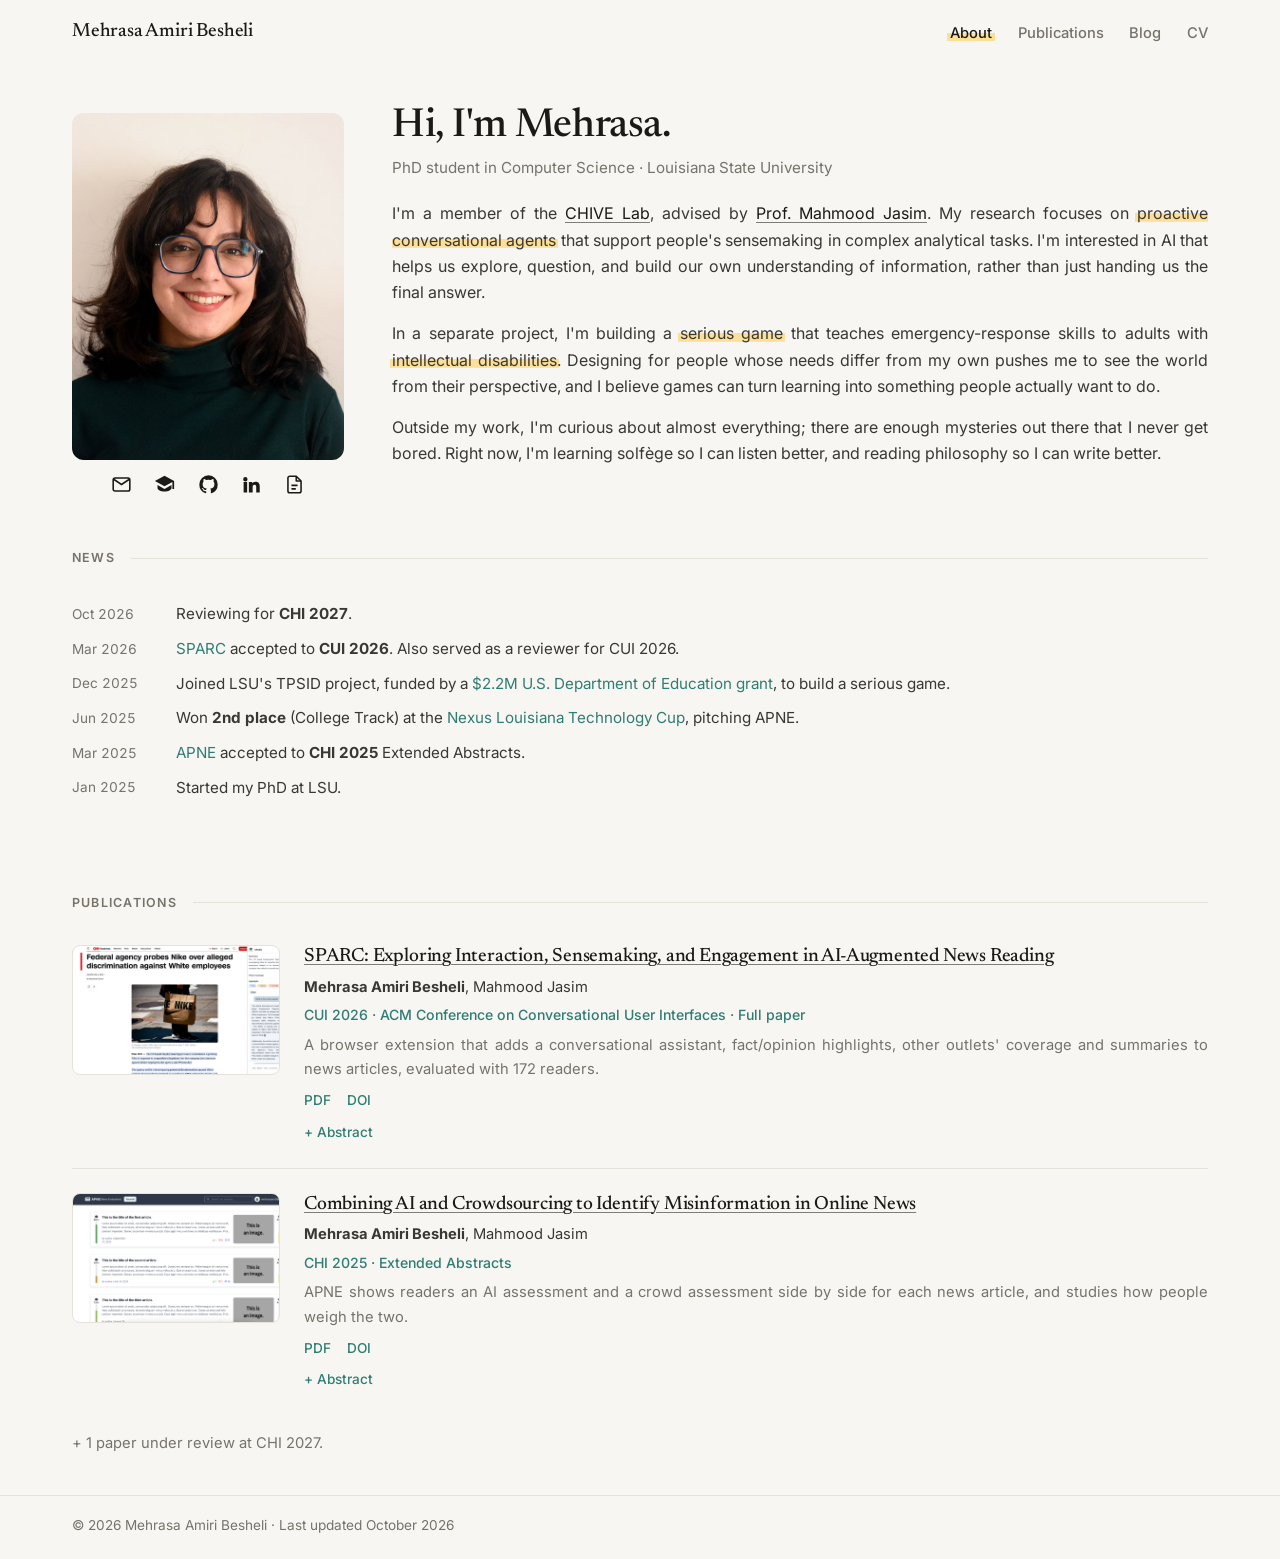
==== index.html @ 152a389c "First version of my website" ====
<!doctype html>
<html lang="en">
  <head>
    <meta charset="UTF-8" />
    <meta name="viewport" content="width=device-width, initial-scale=1.0" />

    <!-- Full publication name in the title so name searches from papers and Scholar find this page. -->
    <title>Mehrasa Amiri Besheli</title>
    <meta
      name="description"
      content="Mehrasa Amiri Besheli — CS PhD student at Louisiana State University (CHIVE Lab) studying conversational AI and AI-augmented sensemaking."
    />

    <meta property="og:title" content="Mehrasa Amiri Besheli" />
    <meta
      property="og:description"
      content="CS PhD student at LSU studying how conversational AI can help people make sense of information."
    />
    <meta property="og:type" content="profile" />

    <link rel="preconnect" href="https://fonts.googleapis.com" />
    <link rel="preconnect" href="https://fonts.gstatic.com" crossorigin />
    <link
      href="https://fonts.googleapis.com/css2?family=Newsreader:ital,opsz,wght@0,6..72,400;0,6..72,500;1,6..72,400&family=Inter:wght@400;500;600&display=swap"
      rel="stylesheet"
    />
    <link rel="stylesheet" href="style.css" />
  </head>
  <body>
    <header class="site-header">
      <div class="container">
        <a class="brand" href="index.html">Mehrasa Amiri Besheli</a>
        <nav>
          <ul class="nav">
            <li><a href="index.html" aria-current="page">About</a></li>
            <li><a href="#publications">Publications</a></li>
            <li><a href="blog.html">Blog</a></li>
            <li><a href="cv.html">CV</a></li>
          </ul>
        </nav>
      </div>
    </header>

    <main class="container">
      <!-- ===================== HERO ===================== -->
      <div class="hero">
        <div class="profile">
          <div class="portrait">
            <img src="photo-web.jpg" alt="Portrait of Mehrasa Amiri Besheli" />
          </div>
          <!-- Icon links under the photo -->
          <div class="socials">
            <a href="mailto:mamiri2@lsu.edu" aria-label="Email" title="Email"
              ><svg
                viewBox="0 0 24 24"
                fill="none"
                stroke="currentColor"
                stroke-width="1.8"
                aria-hidden="true"
              >
                <rect x="2.5" y="4.5" width="19" height="15" rx="2" />
                <path d="m3 6 9 6 9-6" /></svg
            ></a>
            <a
              href="https://scholar.google.com/citations?user=2GcFEswAAAAJ"
              aria-label="Google Scholar"
              title="Google Scholar"
              ><svg viewBox="0 0 24 24" fill="currentColor" aria-hidden="true">
                <path
                  d="M12 2 1 8l11 6 9-4.9V17h2V8L12 2zM4 12.7v3.3C4 18.2 7.6 20 12 20s8-1.8 8-4v-3.3l-8 4.4-8-4.4z"
                /></svg
            ></a>
            <a
              href="https://github.com/mobiusss3"
              aria-label="GitHub"
              title="GitHub"
              ><svg viewBox="0 0 24 24" fill="currentColor" aria-hidden="true">
                <path
                  d="M12 1.5A10.5 10.5 0 0 0 1.5 12a10.5 10.5 0 0 0 7.18 9.96c.53.1.72-.23.72-.5v-1.8c-2.92.63-3.54-1.4-3.54-1.4-.48-1.21-1.17-1.54-1.17-1.54-.95-.65.07-.64.07-.64 1.06.08 1.62 1.09 1.62 1.09.94 1.6 2.46 1.14 3.06.87.1-.68.37-1.14.67-1.4-2.33-.27-4.78-1.17-4.78-5.2 0-1.15.41-2.09 1.09-2.83-.11-.27-.47-1.34.1-2.8 0 0 .88-.28 2.9 1.08a10 10 0 0 1 5.28 0c2-1.36 2.89-1.08 2.89-1.08.57 1.46.21 2.53.1 2.8.68.74 1.09 1.68 1.09 2.83 0 4.04-2.46 4.93-4.8 5.19.38.33.71.97.71 1.96v2.9c0 .28.19.61.73.5A10.5 10.5 0 0 0 22.5 12 10.5 10.5 0 0 0 12 1.5z"
                /></svg
            ></a>
            <a
              href="https://www.linkedin.com/in/mehrasa-amiri-34063736b/"
              aria-label="LinkedIn"
              title="LinkedIn"
              ><svg viewBox="0 0 24 24" fill="currentColor" aria-hidden="true">
                <path
                  d="M4.98 3.5a2.5 2.5 0 1 1 0 5 2.5 2.5 0 0 1 0-5zM3 9h4v12H3V9zm6 0h3.8v1.7h.05c.53-.95 1.83-1.95 3.77-1.95 4.03 0 4.78 2.5 4.78 5.75V21h-4v-5.6c0-1.34-.03-3.06-1.9-3.06-1.9 0-2.2 1.46-2.2 2.96V21H9V9z"
                /></svg
            ></a>
            <a href="cv.html" aria-label="CV" title="CV"
              ><svg
                viewBox="0 0 24 24"
                fill="none"
                stroke="currentColor"
                stroke-width="1.8"
                stroke-linejoin="round"
                aria-hidden="true"
              >
                <path
                  d="M14 2.5H6.5a2 2 0 0 0-2 2v15a2 2 0 0 0 2 2h11a2 2 0 0 0 2-2V8z"
                />
                <path d="M14 2.5V8h5.5M8.5 13h7M8.5 17h5" /></svg
            ></a>
          </div>
        </div>

        <div class="intro">
          <h1>Hi, I'm Mehrasa.</h1>
          <p class="role">
            PhD student in Computer Science · Louisiana State University
          </p>

          <p>
            I'm a member of the
            <a href="https://chive.cse.lsu.edu/">CHIVE Lab</a>, advised by
            <a href="https://csc.lsu.edu/~mjasim/">Prof. Mahmood Jasim</a>. My
            research focuses on
            <span class="mark">proactive conversational agents</span>
            that support people's sensemaking in complex analytical tasks. I'm
            interested in AI that helps us explore, question, and build our own
            understanding of information, rather than just handing us the final
            answer.
          </p>
          <p>
            In a separate project, I'm building a
            <span class="mark" style="--d: 1.1s">serious game</span> that
            teaches emergency-response skills to adults with
            <span class="mark" style="--d: 1.4s">intellectual disabilities</span
            >. Designing for people whose needs differ from my own pushes me to
            see the world from their perspective, and I believe games can turn
            learning into something people actually want to do.
          </p>
          <p>
            Outside my work, I'm curious about almost everything; there are
            enough mysteries out there that I never get bored. Right now, I'm
            learning solfège so I can listen better, and reading philosophy so I
            can write better.
          </p>
        </div>
      </div>

      <!-- ===================== NEWS =====================
         One <li> per item, NEWEST AT THE TOP. Keep each to one line.
    ================================================== -->
      <section id="news">
        <h2 class="section-label">News</h2>
        <ul class="news">
          <li>
            <time>Oct 2026</time
            ><span>Reviewing for <strong>CHI 2027</strong>.</span>
          </li>
          <li>
            <time>Mar 2026</time
            ><span
              ><a href="#sparc">SPARC</a> accepted to <strong>CUI 2026</strong>.
              Also served as a reviewer for CUI 2026.</span
            >
          </li>
          <li>
            <time>Dec 2025</time
            ><span
              >Joined LSU's TPSID project, funded by a
              <a href="https://www.lsu.edu/chse/news/2025/ics-tpsid-grant.php"
                >$2.2M U.S. Department of Education grant</a
              >, to build a serious game.</span
            >
          </li>
          <li>
            <time>Jun 2025</time
            ><span
              >Won <strong>2nd place</strong> (College Track) at the
              <a href="https://www.nexusla.org/">Nexus Louisiana Technology Cup</a>,
              pitching APNE.</span
            >
          </li>
          <li>
            <time>Mar 2025</time
            ><span
              ><a href="#apne">APNE</a> accepted to
              <strong>CHI 2025</strong> Extended Abstracts.</span
            >
          </li>
          <li><time>Jan 2025</time><span>Started my PhD at LSU.</span></li>
        </ul>
      </section>

      <!-- ===================== PUBLICATIONS =====================
         One <article class="pub"> per paper, newest first.
    ========================================================== -->
      <section id="publications">
        <h2 class="section-label">Publications</h2>

        <article class="pub" id="sparc">
          <figure class="pub-img">
            <img
              src="images/sparc.png"
              alt="SPARC side panel next to a news article, showing a summary, other outlets' coverage, fact/opinion highlights and a chat"
            />
          </figure>
          <div>
            <h3>
              <a href="https://doi.org/10.1145/3816046.3816213"
                >SPARC: Exploring Interaction, Sensemaking, and Engagement in
                AI-Augmented News Reading</a
              >
            </h3>
            <p class="authors">
              <strong>Mehrasa Amiri Besheli</strong>, Mahmood Jasim
            </p>
            <p class="venue">
              CUI 2026 · ACM Conference on Conversational User Interfaces · Full
              paper
            </p>
            <p class="tldr">
              A browser extension that adds a conversational assistant,
              fact/opinion highlights, other outlets' coverage and summaries to
              news articles, evaluated with 172 readers.
            </p>
            <div class="links">
              <a href="https://dl.acm.org/doi/pdf/10.1145/3816046.3816213"
                >PDF</a
              >
              <a href="https://doi.org/10.1145/3816046.3816213">DOI</a>
              <details>
                <summary>Abstract</summary>
                <p>
                  Recent advancements in AI assistants have sparked growing
                  interest in how they can support everyday reading tasks.
                  However, how AI can help readers deeply engage with online
                  news articles remains underexplored. To understand online news
                  readers' needs and how AI can support them, we conducted a
                  formative survey (N=100), in which participants expressed the
                  desire for credible, accurate information, exposure to diverse
                  perspectives, and low-friction assistance that augments
                  reading flow. In response, we designed and developed SPARC, a
                  web extension that enables readers to assess article
                  credibility, find relevant information, and explore others'
                  perspectives through conversations and visual cues. A user
                  study (N=172) with Fox and CNN readers suggests that SPARC
                  helped participants with comprehension and information-seeking
                  through conversational explanations, and enabled focused
                  attention by providing highlights as a reading scaffold. We
                  also found that participants' pre-existing positive or
                  negative perception of trust in AI did not significantly
                  influence their engagement with our tool.
                </p>
              </details>
            </div>
          </div>
        </article>

        <article class="pub" id="apne">
          <figure class="pub-img">
            <img
              src="images/apne.png"
              alt="APNE interface: news articles with AI and crowd credibility scores"
            />
          </figure>
          <div>
            <h3>
              <a href="https://doi.org/10.1145/3706599.3720007"
                >Combining AI and Crowdsourcing to Identify Misinformation in
                Online News</a
              >
            </h3>
            <p class="authors">
              <strong>Mehrasa Amiri Besheli</strong>, Mahmood Jasim
            </p>
            <p class="venue">CHI 2025 · Extended Abstracts</p>
            <p class="tldr">
              APNE shows readers an AI assessment and a crowd assessment side by
              side for each news article, and studies how people weigh the two.
            </p>
            <div class="links">
              <a href="https://dl.acm.org/doi/pdf/10.1145/3706599.3720007"
                >PDF</a
              >
              <a href="https://doi.org/10.1145/3706599.3720007">DOI</a>
              <details>
                <summary>Abstract</summary>
                <p>
                  Misinformation in online news presents a critical challenge as
                  it can influence individuals' assessment of news articles and
                  impact decision-making. Existing approaches to combat
                  misinformation rely on either automated AI-based systems or
                  human-centered methods, such as crowdsourcing. However, AI
                  systems often struggle to interpret subjective opinions and
                  remain up to date, while human approaches can be biased. To
                  address these, we designed and developed AI and People News
                  Evaluation (APNE), a system that combines both AI and human
                  assessment to identify misinformation. An initial evaluation
                  of our system suggests that participants valued AI for
                  offering factual information but sometimes felt it was biased.
                  On the other hand, humans, despite having subjective opinions,
                  shared facts and alternative sources that improved the
                  information quality. We also found that participants'
                  assessments were shaped by external factors including their
                  distrust of AI and their opinions about other readers.
                </p>
              </details>
            </div>
          </div>
        </article>

        <p class="under-review">+ 1 paper under review at CHI 2027.</p>
      </section>
    </main>

    <footer>
      <div class="container">
        © 2026 Mehrasa Amiri Besheli · Last updated October 2026
      </div>
    </footer>

    <script src="script.js"></script>
  </body>
</html>
---- style.css ----
/* Shared styles for every page (index, cv). */

:root {
  --paper:   #F7F6F2;
  --ink:     #1B1A17;
  --body:    #3A3833;
  --muted:   #77736B;
  --rule:    #E5E2DA;
  --mark:    rgba(255, 209, 92, 0.6);
  --accent:  #2F7D73;
  --serif:   "Newsreader", Georgia, serif;
  --sans:    "Inter", system-ui, sans-serif;
}

* { box-sizing: border-box; }
html { -webkit-text-size-adjust: 100%; scroll-behavior: smooth; scroll-padding-top: 5rem; }

body {
  margin: 0;
  background: var(--paper);
  color: var(--ink);
  font-family: var(--sans);
  font-size: 16px;
  line-height: 1.65;
  -webkit-font-smoothing: antialiased;
  text-rendering: optimizeLegibility;
}

/* Links, two kinds:
   - Prominent links (in the bio text, paper titles): dark text with an
     underline; on hover the underline gives way to the highlighter sweep.
   - Everything else: plain green, underlined on hover. */
a { color: var(--accent); text-decoration: none; text-underline-offset: 3px; }
a:hover, a:focus-visible { text-decoration: underline; }

.intro p a, .pub h3 a {
  color: var(--ink);
  text-decoration: underline;
  text-decoration-color: color-mix(in srgb, var(--ink) 55%, transparent);
  text-decoration-thickness: 1px;
  background-image: linear-gradient(var(--mark), var(--mark));
  background-repeat: no-repeat;
  background-position: 0 88%;
  background-size: 0% .55em;
  transition: background-size .4s cubic-bezier(.22,1,.36,1),
              text-decoration-color .2s ease;
}
.intro p a:hover, .intro p a:focus-visible,
.pub h3 a:hover, .pub h3 a:focus-visible {
  background-size: 100% .55em;
  text-decoration-color: transparent;
}
img { max-width: 100%; display: block; }

/* Justified body text across the site; hyphenation keeps word gaps even. */
main p, .news span, .cv-row ul, .cv-row .where {
  text-align: justify; hyphens: manual; text-wrap: pretty;
}

.container { max-width: 74rem; margin: 0 auto; padding: 0 1.5rem; }

/* ---------- Top bar ---------- */
.site-header {
  position: sticky; top: 0; z-index: 10;
  background: color-mix(in srgb, var(--paper) 88%, transparent);
  backdrop-filter: blur(8px);
  -webkit-backdrop-filter: blur(8px);
  border-bottom: 1px solid transparent;
  transition: border-color .2s ease;
}
.site-header.scrolled { border-bottom-color: var(--rule); }
.site-header .container {
  display: flex; align-items: center; justify-content: space-between;
  gap: 1rem; flex-wrap: wrap;
  padding-top: 1rem; padding-bottom: 1rem;
}
.brand {
  font-family: var(--serif); font-size: 1.2rem; font-weight: 500;
  color: var(--ink); text-decoration: none; letter-spacing: -0.01em;
}
.nav { display: flex; gap: 1.6rem; list-style: none; margin: 0; padding: 0; }
.nav a {
  position: relative; color: var(--muted); text-decoration: none;
  font-size: 0.92rem; font-weight: 500; transition: color .15s ease;
}
.nav a:hover, .nav a[aria-current="page"] { color: var(--ink); }
/* Highlighter stroke under the hovered / current tab */
.nav a::after {
  content: ""; position: absolute; left: -3px; right: -3px; bottom: 1px;
  height: 0.55em; background: var(--mark); z-index: -1;
  transform: scaleX(0); transform-origin: left;
  transition: transform .35s cubic-bezier(.22,1,.36,1);
}
.nav a:hover::after, .nav a[aria-current="page"]::after { transform: scaleX(1); }

/* ---------- Highlighter mark (signature) ---------- */
.mark {
  background-image: linear-gradient(var(--mark), var(--mark));
  background-repeat: no-repeat;
  background-position: 0 88%;
  background-size: 0% .55em;
  padding: 0 .1em; margin: 0 -.1em;
  animation: sweep 1.4s cubic-bezier(.22,1,.36,1) forwards;
  animation-delay: var(--d, .5s);
}
@keyframes sweep { to { background-size: 100% .55em; } }

/* ---------- Page sections ---------- */
main { padding-bottom: 5rem; }
section { margin-top: 5.5rem; }

.section-label {
  font-family: var(--sans);
  font-size: 0.78rem; font-weight: 600; letter-spacing: 0.1em;
  text-transform: uppercase; color: var(--muted);
  margin: 0 0 1.75rem; display: flex; align-items: center; gap: 1rem;
}
.section-label::after { content: ""; flex: 1; height: 1px; background: var(--rule); }

h1, h2, h3 { font-family: var(--serif); font-weight: 500; letter-spacing: -0.01em; }

/* ---------- Hero ---------- */
.hero {
  display: grid; grid-template-columns: 17rem 1fr; gap: 3rem;
  align-items: stretch; margin-top: 3rem;
}
/* Photo + icons fill exactly the height of the bio. The image is absolutely
   positioned so the text alone sets that height. */
.profile { position: relative; display: flex; flex-direction: column; }
.portrait {
  position: relative; flex: 1; min-height: 14rem;
  border-radius: 12px; overflow: hidden; background: #ECEAE3;
}
.portrait img {
  position: absolute; inset: 0; width: 100%; height: 100%;
  object-fit: cover; object-position: 49.5% 40%;   /* centered on the face */
}
.intro { display: flex; flex-direction: column; }
.intro > :last-child { margin-bottom: -.4em; }   /* photo bottom meets the last line's baseline */
.hero h1 {
  font-size: clamp(2rem, 4.5vw, 2.5rem); line-height: 1;
  margin: -.14em 0 .5rem;                          /* photo top meets the capitals */
}
.hero .role { color: var(--muted); margin: 0 0 1.25rem; font-size: 0.95rem; }
.hero p { margin: 0 0 .9rem; color: var(--body); }
.socials {
  position: absolute; top: 100%; left: 0; right: 0; margin-top: .9rem;
  display: flex; justify-content: center; align-items: center; gap: 1.4rem;
}
.socials a {
  color: var(--ink); display: inline-flex;
  transition: color .18s ease, transform .18s ease;
}
.socials a:hover, .socials a:focus-visible { color: var(--accent); transform: translateY(-2px); }
.socials svg { width: 21px; height: 21px; }

/* ---------- News ---------- */
.news { list-style: none; margin: 0; padding: 0; }
.news li {
  display: grid; grid-template-columns: 5.5rem 1fr; gap: 1rem;
  padding: .3rem 0; font-size: .95rem; color: var(--body);
}
.news time { color: var(--muted); font-size: .85rem; padding-top: .1rem; font-variant-numeric: tabular-nums; }

/* ---------- Publications / projects ---------- */
.pub {
  display: grid; grid-template-columns: 13rem 1fr; gap: 1.5rem;
  padding: 1.5rem 0; border-bottom: 1px solid var(--rule);
}
.pub:first-of-type { padding-top: .25rem; }
.pub:last-of-type { border-bottom: 0; }
.pub.no-image { grid-template-columns: 1fr; }
.pub-img {
  margin: 0; aspect-ratio: 16 / 10; border-radius: 8px; overflow: hidden;
  background: #ECEAE3; border: 1px solid var(--rule);
}
.pub-img img { width: 100%; height: 100%; object-fit: cover; object-position: left top; }
.pub h3 { font-size: 1.2rem; line-height: 1.3; margin: 0 0 .3rem; }
.pub h3 a { color: var(--ink); }
.pub p { margin: 0 0 .25rem; }
.authors { font-size: .92rem; color: var(--body); }
.venue { font-size: .88rem; color: var(--accent); font-weight: 500; }
.tldr { font-size: .92rem; color: var(--muted); margin-top: .4rem !important; }
.links {
  display: flex; flex-wrap: wrap; align-items: baseline; gap: .5rem 1rem;
  margin-top: .5rem; font-size: .85rem; font-weight: 500;
}
.under-review { color: var(--muted); font-size: .92rem; margin: 1rem 0 2.5rem; }
.plain-line { margin: 0; color: var(--body); }

details { font-size: .9rem; flex-basis: 100%; }
details summary {
  cursor: pointer; color: var(--accent); font-weight: 500; font-size: .85rem;
  list-style: none; display: inline-block; text-underline-offset: 3px;
}
details summary::-webkit-details-marker { display: none; }
details summary::before { content: "+ "; }
details[open] summary::before { content: "−"; }
details summary:hover, details summary:focus-visible { text-decoration: underline; }
details p { margin: .5rem 0 0; color: var(--body); font-weight: 400; line-height: 1.6; }

/* ---------- Sub-pages (CV, Blog) ---------- */
.page-title { font-size: clamp(2rem, 4.5vw, 2.5rem); margin: 3rem 0 .5rem; }
.page-intro { color: var(--muted); margin: 0; }

.button {
  display: inline-flex; align-items: center; gap: .5rem;
  padding: .55rem 1rem; border: 1px solid var(--ink); border-radius: 999px;
  color: var(--ink); text-decoration: none; font-size: .9rem; font-weight: 500;
  transition: background .15s, color .15s;
}
.button:hover { background: var(--ink); color: var(--paper); }

.cv-row { display: grid; grid-template-columns: 10rem 1fr; gap: 1.25rem; margin-bottom: 1.1rem; }
.cv-row .when { color: var(--muted); font-size: .88rem; padding-top: .1rem; }
.cv-row .what { font-weight: 500; }
.cv-row .where { color: var(--muted); font-size: .92rem; }
.cv-row ul { margin: .3rem 0 0; padding-left: 1.1rem; color: var(--body); font-size: .92rem; }


footer { border-top: 1px solid var(--rule); padding: 1.1rem 0 1.4rem; color: var(--muted); font-size: .85rem; }

/* ---------- CV page ---------- */
.cv-head {
  display: flex; align-items: flex-end; justify-content: space-between;
  gap: 1.5rem; flex-wrap: wrap;
}
.cv-head .button { margin-bottom: .2rem; }
.button svg { width: 17px; height: 17px; }
.button:hover { text-decoration: none; }
.cv-sub {
  font-family: var(--sans); font-size: .95rem; font-weight: 600; font-style: italic;
  color: var(--ink); margin: 1.5rem 0 .8rem;
}
.cv-sub:first-of-type { margin-top: 0; }
.cv-text { color: var(--body); margin: .35rem 0 0; font-size: .95rem; }
section > .cv-text { margin: 0; }

/* ---------- Blog list ---------- */
.post-list { margin-top: 3rem; }
.post-card {
  display: grid; grid-template-columns: 1fr 11rem; gap: 2rem; align-items: center;
  padding: 1.75rem 0; border-bottom: 1px solid var(--rule);
}
.post-card:first-child { border-top: 1px solid var(--rule); }
.post-card:not(:has(.post-thumb)) { grid-template-columns: 1fr; }
.post-meta { font-size: .85rem; color: var(--muted); margin: 0 0 .3rem; }
.post-card h2 { font-size: 1.6rem; line-height: 1.2; margin: 0 0 .35rem; }
.post-card h2 a {
  color: var(--ink);
  background-image: linear-gradient(var(--mark), var(--mark));
  background-repeat: no-repeat; background-position: 0 88%; background-size: 0% .5em;
  transition: background-size .4s cubic-bezier(.22,1,.36,1);
}
.post-card h2 a:hover, .post-card h2 a:focus-visible { background-size: 100% .5em; text-decoration: none; }
.post-subtitle { color: var(--muted); margin: 0; }
.post-thumb { margin: 0; aspect-ratio: 4 / 3; border-radius: 8px; overflow: hidden; background: #ECEAE3; }
.post-thumb img { width: 100%; height: 100%; object-fit: cover; }

/* ---------- Blog post (Medium-style) ---------- */
.read-progress {
  position: fixed; top: 0; left: 0; right: 0; height: 3px; z-index: 20;
  background: #E8B930; transform: scaleX(0); transform-origin: left;
}
.article { max-width: 42rem; margin: 0 auto; padding: 3.5rem 1.5rem 4rem; }

.article-header h1 {
  font-size: clamp(2.2rem, 5vw, 3.1rem); line-height: 1.1; margin: 0 0 .8rem;
}
.article-subtitle {
  font-family: var(--serif); font-size: 1.35rem; line-height: 1.4;
  color: var(--muted); margin: 0 0 1.25rem !important; text-align: left !important;
}
.article-meta {
  color: var(--muted); font-size: .9rem; text-align: left !important;
  padding-bottom: 1.5rem; margin: 0 0 2.5rem; border-bottom: 1px solid var(--rule);
}

.article-body {
  font-family: var(--serif); font-size: 1.25rem; line-height: 1.75; color: var(--ink);
}
.article-body p { margin: 0 0 1.7rem; }
.article-body .lead::first-letter {
  float: left; font-size: 3.6em; line-height: .85; font-weight: 500;
  margin: .08em .1em 0 0;
}
.article-body h2 {
  font-size: 1.75rem; line-height: 1.25; margin: 3rem 0 .8rem;
}
.article-body h3 {
  font-family: var(--sans); font-size: 1.15rem; font-weight: 600; letter-spacing: 0;
  margin: 2.2rem 0 .6rem;
}
.article-body a { color: var(--ink); text-decoration: underline; text-decoration-color: color-mix(in srgb, var(--ink) 45%, transparent); }
.article-body a:hover { text-decoration-color: var(--ink); }
.article-body code {
  font-family: ui-monospace, SFMono-Regular, Menlo, monospace; font-size: .8em;
  background: #ECEAE3; padding: .12em .35em; border-radius: 4px;
}
.article-body ul, .article-body ol { margin: 0 0 1.7rem; padding-left: 1.5rem; }
.article-body li { margin-bottom: .5rem; padding-left: .3rem; }

.article-body blockquote {
  margin: 0 0 1.7rem; padding-left: 1.4rem; border-left: 3px solid var(--ink);
  font-style: italic;
}
.article-body blockquote p { margin-bottom: 0; }
.article-body .pullquote {
  font-size: 1.85rem; line-height: 1.35; font-style: italic; text-align: center !important;
  color: var(--muted); margin: 3rem 0;
}

/* Highlight: sweeps in when it scrolls into view (class added by script.js) */
.article-body mark {
  color: inherit; background-color: transparent;
  background-image: linear-gradient(var(--mark), var(--mark));
  background-repeat: no-repeat; background-position: 0 85%; background-size: 0% .6em;
  transition: background-size 1.3s cubic-bezier(.22,1,.36,1);
}
.article-body mark.in { background-size: 100% .6em; }

.article-figure { margin: 0 0 2.5rem; }
.article-figure img, .img-placeholder { width: 100%; border-radius: 6px; }
.img-placeholder {
  aspect-ratio: 16 / 9; display: grid; place-items: center; padding: 1rem; text-align: center;
  font-family: var(--sans); font-size: .85rem; color: var(--muted);
  background: repeating-linear-gradient(45deg, #EFEDE6 0 8px, #F4F2EC 8px 16px);
}
.article-figure figcaption {
  font-family: var(--sans); font-size: .85rem; color: var(--muted);
  text-align: center; margin-top: .7rem;
}
@media (min-width: 60rem) {
  .article-figure.wide { margin-left: -5rem; margin-right: -5rem; }
}

.divider { border: 0; text-align: center; margin: 2.8rem 0; }
.divider::before {
  content: "· · ·"; font-size: 1.6rem; letter-spacing: .6em; color: var(--ink);
}

.article-footer { margin-top: 3.5rem; }
.back-link { display: inline-block; margin-top: 2rem; font-weight: 500; font-size: .95rem; }

/* ---------- Mobile ---------- */
@media (max-width: 720px) {
  .hero { grid-template-columns: 1fr; gap: 1.5rem; margin-top: 2rem; }
  .profile { width: 12rem; }
  .portrait { flex: none; aspect-ratio: 4 / 5; min-height: 0; }
  .socials { position: static; margin-top: .9rem; }
  .intro > :last-child { margin-bottom: 0; }
  main p, .news span { text-align: left; }
  .nav { gap: 1.1rem; }
  .pub { grid-template-columns: 1fr; gap: .9rem; }
  .pub-img { max-width: 20rem; }
  .news li { grid-template-columns: 1fr; gap: 0; }
  .cv-row { grid-template-columns: 1fr; gap: 0; }
  .post-card { grid-template-columns: 1fr 6rem; gap: 1rem; }
  .post-card h2 { font-size: 1.3rem; }
  .article { padding-top: 2rem; }
  .article-body { font-size: 1.15rem; }
  .article-body .pullquote { font-size: 1.5rem; }
}

@media (prefers-reduced-motion: reduce) {
  .mark { animation: none; background-size: 100% .55em; }
  .article-body mark { transition: none; background-size: 100% .6em; }
  html { scroll-behavior: auto; }
}
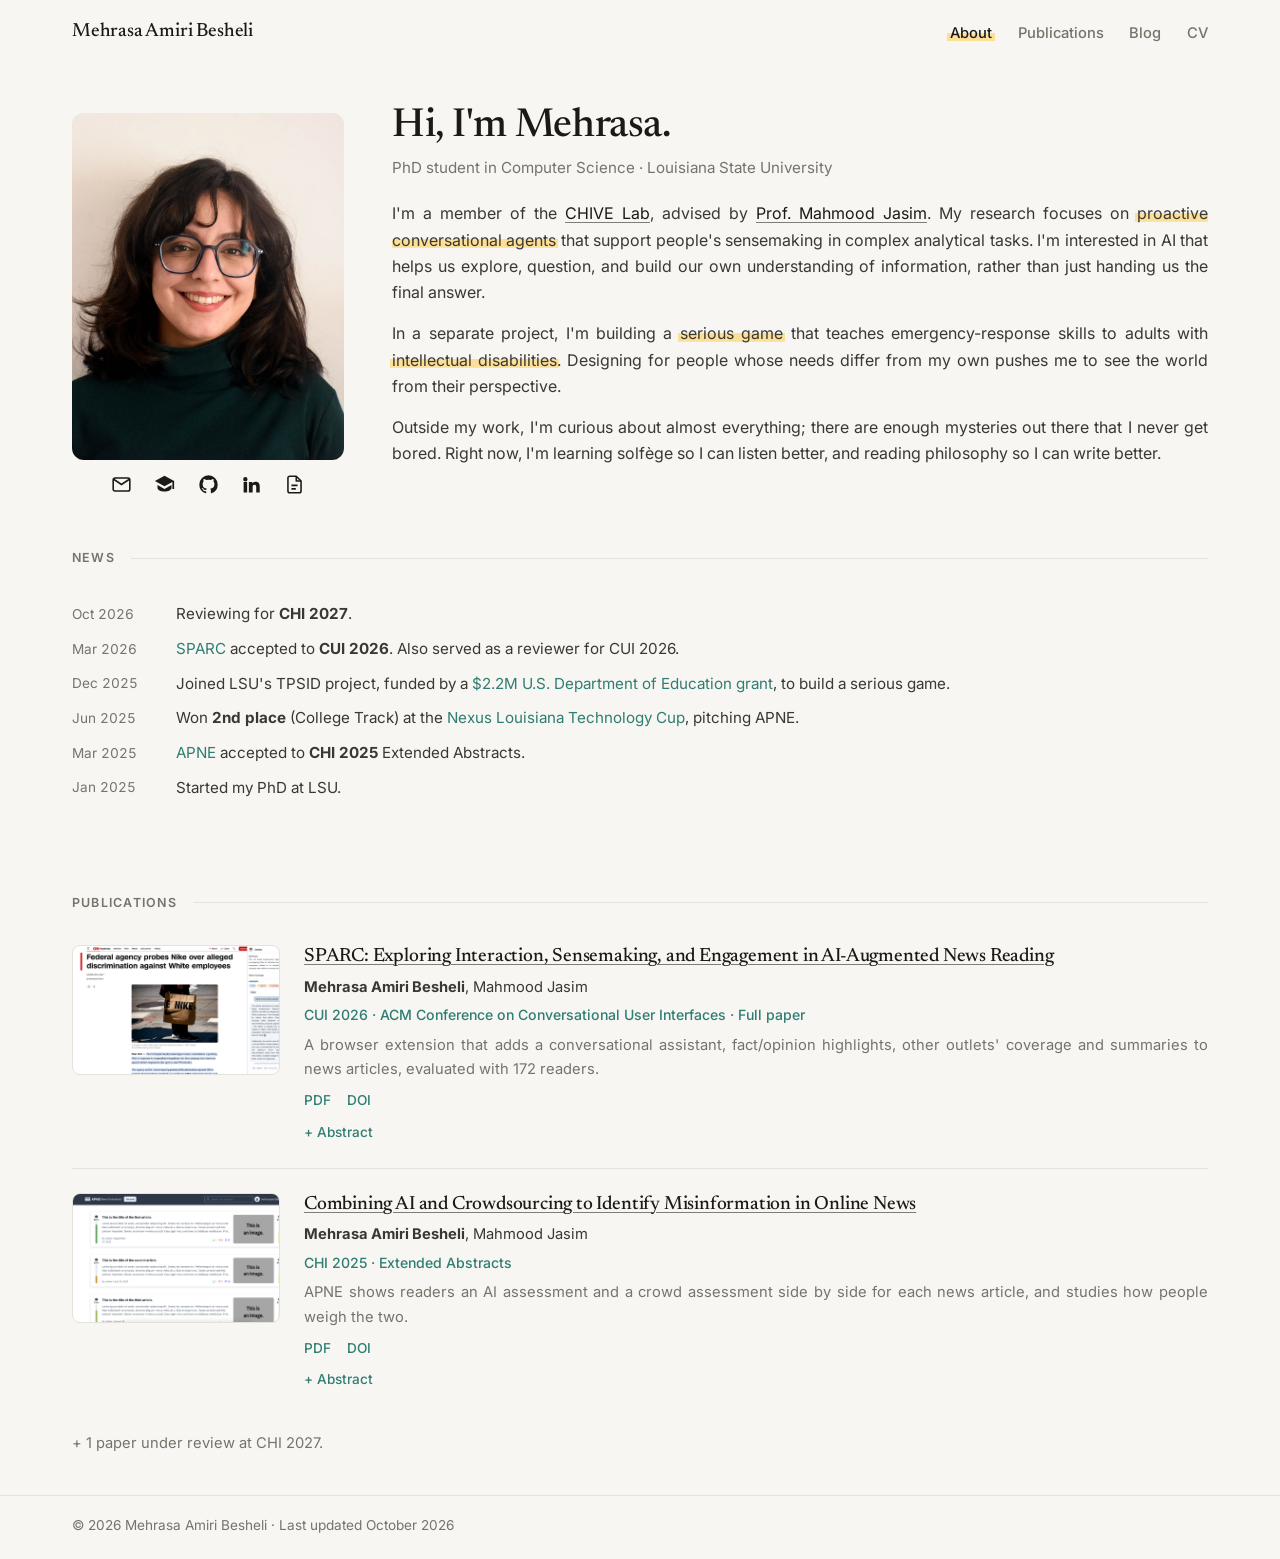
==== commit f5615ef8: "edited bio" ====
--- a/index.html
+++ b/index.html
@@ -128,8 +128,7 @@
             teaches emergency-response skills to adults with
             <span class="mark" style="--d: 1.4s">intellectual disabilities</span
             >. Designing for people whose needs differ from my own pushes me to
-            see the world from their perspective, and I believe games can turn
-            learning into something people actually want to do.
+            see the world from their perspective.
           </p>
           <p>
             Outside my work, I'm curious about almost everything; there are
@@ -170,8 +169,9 @@
             <time>Jun 2025</time
             ><span
               >Won <strong>2nd place</strong> (College Track) at the
-              <a href="https://www.nexusla.org/">Nexus Louisiana Technology Cup</a>,
-              pitching APNE.</span
+              <a href="https://www.nexusla.org/"
+                >Nexus Louisiana Technology Cup</a
+              >, pitching APNE.</span
             >
           </li>
           <li>
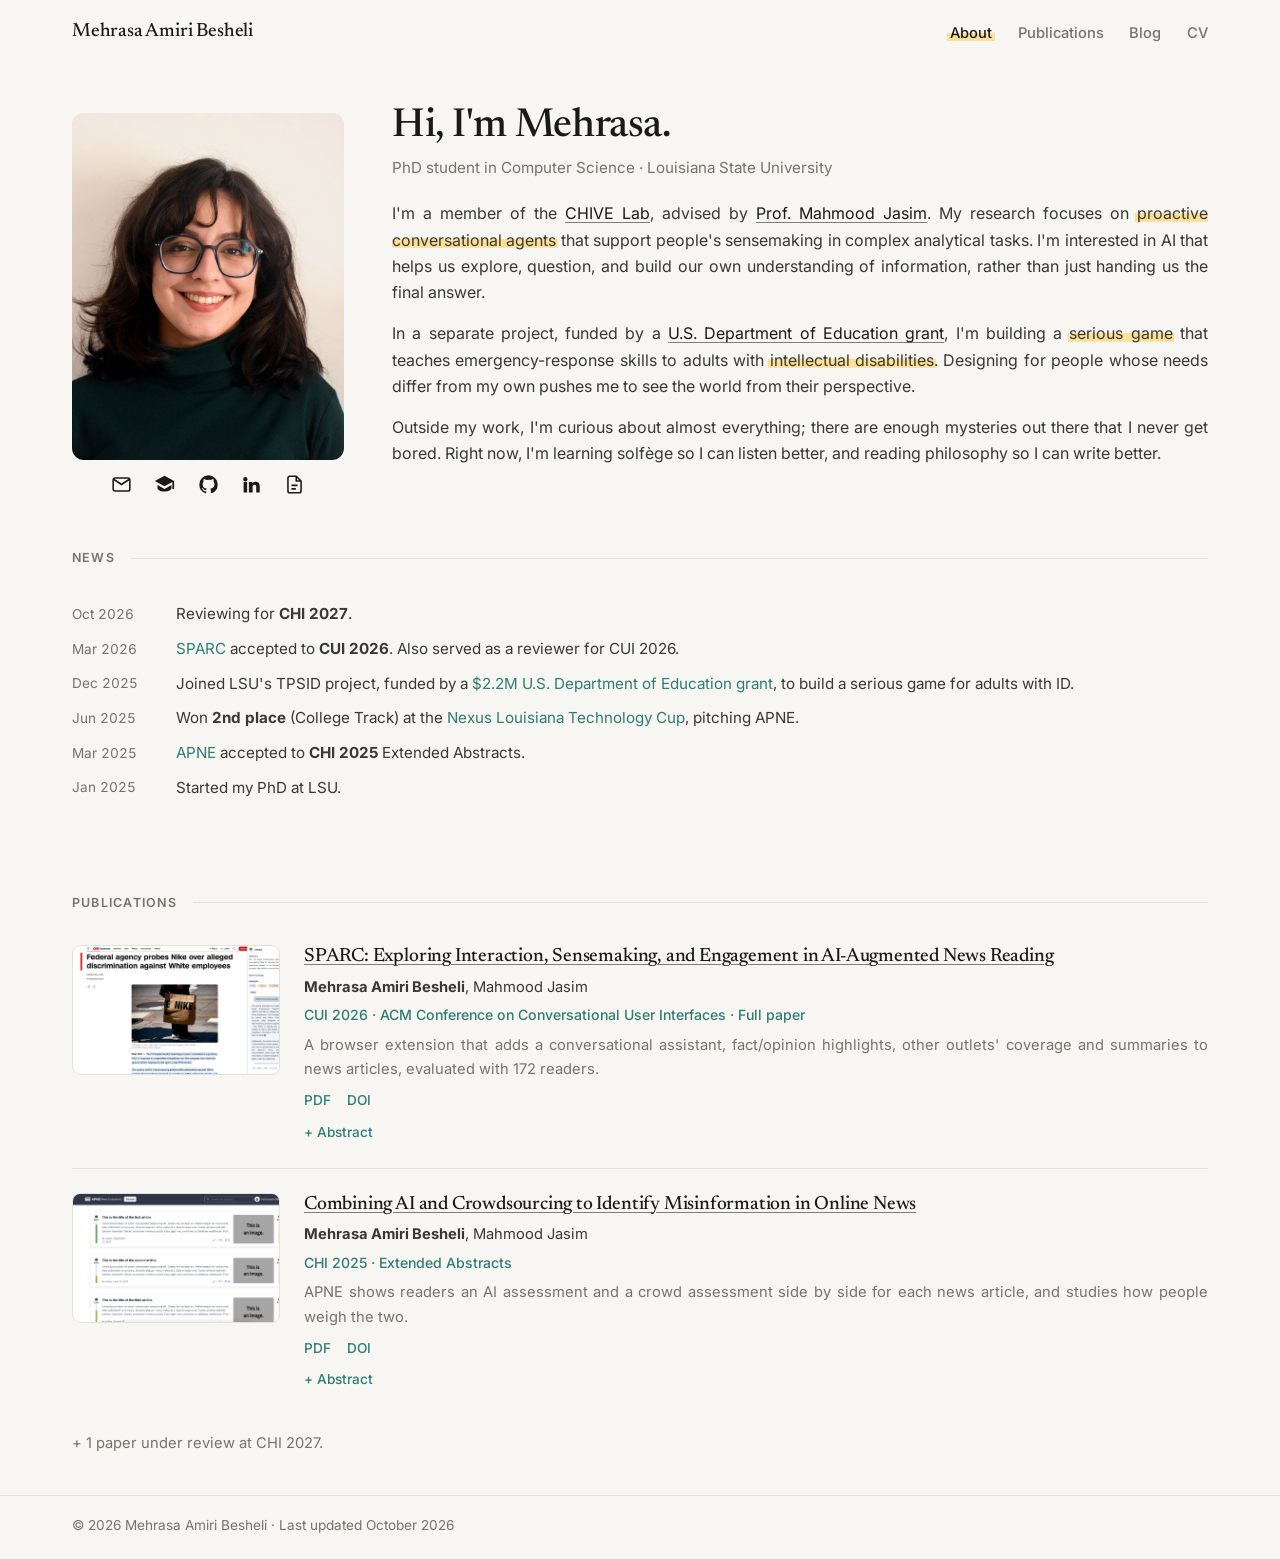
==== commit c8ca7352: "Updated first blog" ====
--- a/index.html
+++ b/index.html
@@ -123,7 +123,10 @@
             answer.
           </p>
           <p>
-            In a separate project, I'm building a
+            In a separate project, funded by a
+            <a href="https://www.lsu.edu/chse/news/2025/ics-tpsid-grant.php"
+              >U.S. Department of Education grant</a
+            >, I'm building a
             <span class="mark" style="--d: 1.1s">serious game</span> that
             teaches emergency-response skills to adults with
             <span class="mark" style="--d: 1.4s">intellectual disabilities</span
@@ -162,7 +165,7 @@
               >Joined LSU's TPSID project, funded by a
               <a href="https://www.lsu.edu/chse/news/2025/ics-tpsid-grant.php"
                 >$2.2M U.S. Department of Education grant</a
-              >, to build a serious game.</span
+              >, to build a serious game for adults with ID.</span
             >
           </li>
           <li>
--- a/style.css
+++ b/style.css
@@ -326,12 +326,12 @@
   font-family: var(--sans); font-size: .85rem; color: var(--muted);
   background: repeating-linear-gradient(45deg, #EFEDE6 0 8px, #F4F2EC 8px 16px);
 }
+@media (min-width: 60rem) {
+  .article-figure.wide { margin-left: -5rem; margin-right: -5rem; }
+}
 .article-figure figcaption {
   font-family: var(--sans); font-size: .85rem; color: var(--muted);
   text-align: center; margin-top: .7rem;
-}
-@media (min-width: 60rem) {
-  .article-figure.wide { margin-left: -5rem; margin-right: -5rem; }
 }
 
 .divider { border: 0; text-align: center; margin: 2.8rem 0; }
